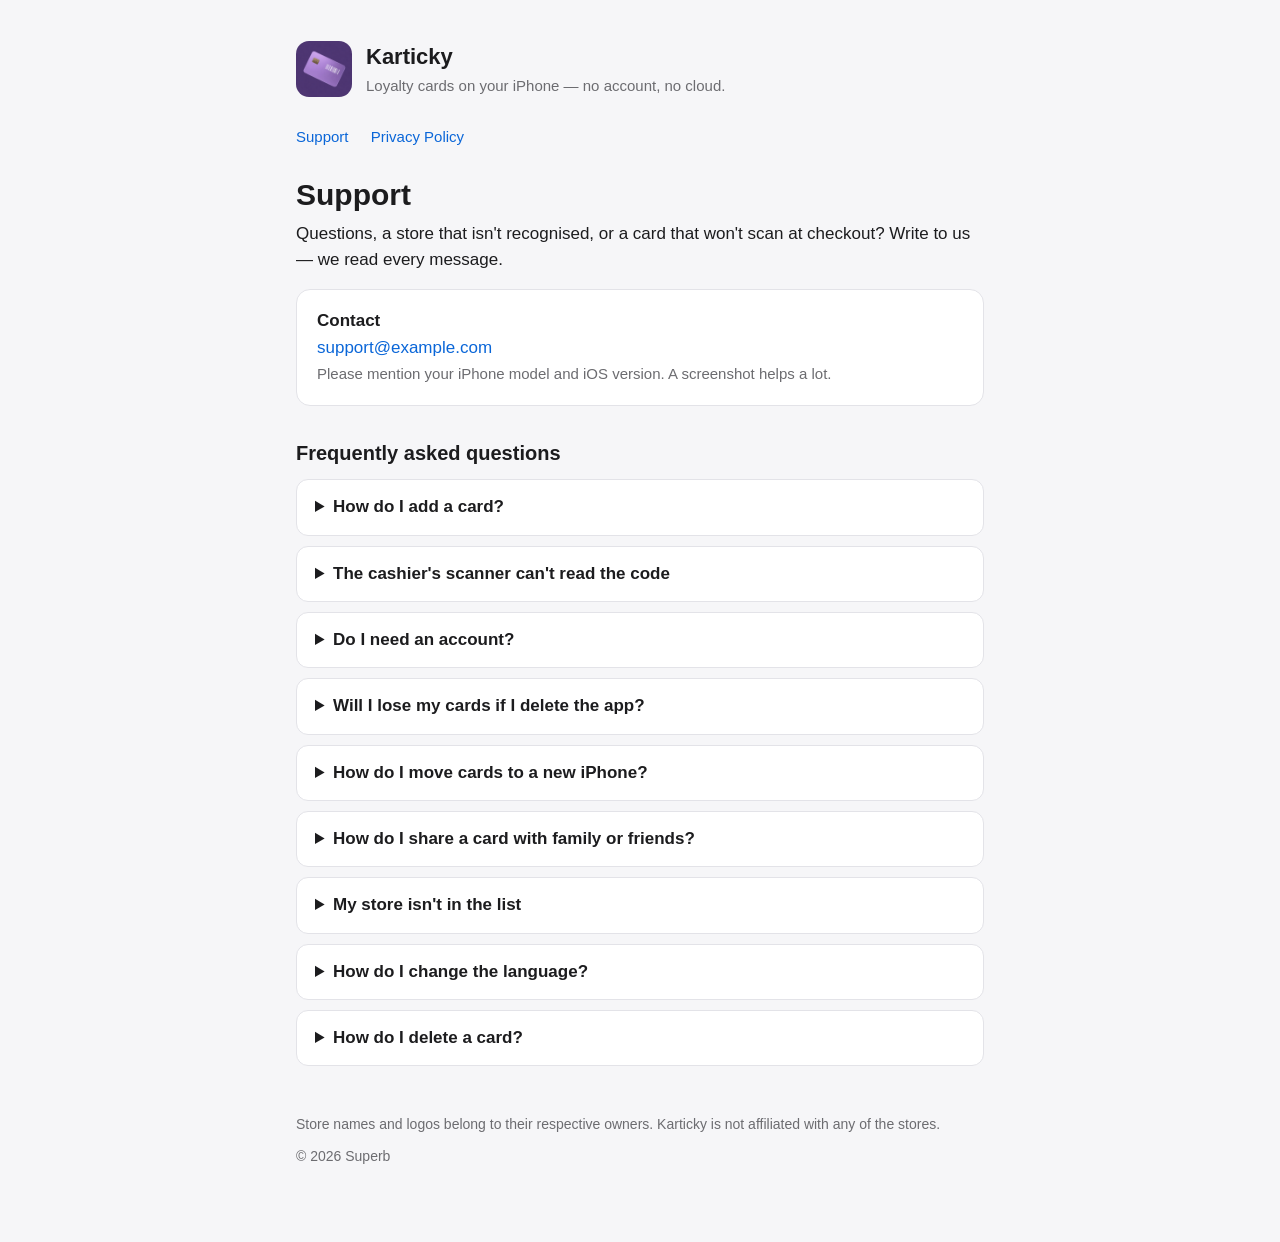
==== index.html @ ffc9d2ea "Add support and privacy policy pages" ====
<!doctype html>
<html lang="en">
<head>
  <meta charset="utf-8">
  <meta name="viewport" content="width=device-width, initial-scale=1">
  <title>Karticky Support</title>
  <meta name="description" content="Help and contact for Karticky, the loyalty card wallet for iPhone.">
  <link rel="icon" href="mark.png">
  <link rel="stylesheet" href="style.css">
</head>
<body>
<main>
  <header>
    <img src="mark.png" alt="">
    <div>
      <div class="app">Karticky</div>
      <div class="tag">Loyalty cards on your iPhone — no account, no cloud.</div>
    </div>
  </header>

  <nav>
    <a href="index.html">Support</a>
    <a href="privacy.html">Privacy Policy</a>
  </nav>

  <h1>Support</h1>
  <p>Questions, a store that isn't recognised, or a card that won't scan at checkout? Write to us — we read every message.</p>

  <div class="card">
    <strong>Contact</strong><br>
    <a href="mailto:support@example.com">support@example.com</a><br>
    <span class="muted">Please mention your iPhone model and iOS version. A screenshot helps a lot.</span>
  </div>

  <h2>Frequently asked questions</h2>

  <details>
    <summary>How do I add a card?</summary>
    <p>Open <b>Add</b> and choose one of the options:</p>
    <ul>
      <li><b>Photograph the card</b> — for a physical plastic card.</li>
      <li><b>Screenshot from gallery</b> — for a card shown in a store's own app.</li>
      <li><b>Point the camera at a code</b> — live barcode or QR scan.</li>
      <li><b>Choose a store</b> — pick it from the list and type the number by hand.</li>
    </ul>
    <p>Check the store name and code, then tap <b>Save card</b>.</p>
  </details>

  <details>
    <summary>The cashier's scanner can't read the code</summary>
    <p>Open the card — Karticky brightens the screen automatically. Hold the phone flat, a little further from the scanner, and remove any screen protector glare. If the code still won't scan, the card number is shown under the barcode so the cashier can type it in.</p>
    <p>If the barcode type looks wrong, delete the card and add it again by scanning the original code with the camera.</p>
  </details>

  <details>
    <summary>Do I need an account?</summary>
    <p>No. Karticky has no accounts and no sign-in. Your cards are stored on your iPhone.</p>
  </details>

  <details>
    <summary>Will I lose my cards if I delete the app?</summary>
    <p>No, as long as iCloud Keychain is turned on. Karticky keeps a copy of your cards in your iCloud Keychain. When you install the app again with the same Apple ID, the cards come back automatically.</p>
    <p>To check: <b>Settings → [your name] → iCloud → Passwords and Keychain</b>.</p>
  </details>

  <details>
    <summary>How do I move cards to a new iPhone?</summary>
    <p>Sign in with the same Apple ID and make sure iCloud Keychain is on. Install Karticky on the new iPhone and your cards will appear. You can also share individual cards (see below).</p>
  </details>

  <details>
    <summary>How do I share a card with family or friends?</summary>
    <p>Open a card and tap <b>Share</b>. Your friend opens <b>More → Receive a card from a friend</b> in Karticky and scans the QR code. Or tap <b>Send as a file</b> and send it in any messenger — opening the file adds the card.</p>
  </details>

  <details>
    <summary>My store isn't in the list</summary>
    <p>Choose <b>Other</b>, enter the store name and pick a colour for the card. Let us know which store you'd like to see — we add popular ones in updates.</p>
  </details>

  <details>
    <summary>How do I change the language?</summary>
    <p>Open <b>More → Language</b>. Karticky is available in English, Ukrainian and Slovak.</p>
  </details>

  <details>
    <summary>How do I delete a card?</summary>
    <p>On the Cards screen, long-press a card and choose <b>Delete</b> — or open the card and tap the trash icon. Deleted cards are removed permanently.</p>
  </details>

  <footer>
    <p>Store names and logos belong to their respective owners. Karticky is not affiliated with any of the stores.</p>
    <p>© 2026 Superb</p>
  </footer>
</main>
</body>
</html>
---- style.css ----
:root {
  --bg: #f6f6f8;
  --surface: #ffffff;
  --text: #1c1c1e;
  --muted: #6c6c70;
  --border: #e3e3e8;
  --accent: #0a66d8;
  color-scheme: light dark;
}

@media (prefers-color-scheme: dark) {
  :root {
    --bg: #0f0f11;
    --surface: #1c1c1f;
    --text: #f2f2f5;
    --muted: #a0a0a8;
    --border: #2e2e33;
    --accent: #5ea8ff;
  }
}

* { box-sizing: border-box; }

body {
  margin: 0;
  background: var(--bg);
  color: var(--text);
  font: 17px/1.55 -apple-system, BlinkMacSystemFont, "Segoe UI", Roboto, sans-serif;
}

main {
  max-width: 720px;
  margin: 0 auto;
  padding: 40px 16px 64px;
}

header {
  display: flex;
  align-items: center;
  gap: 14px;
  margin-bottom: 28px;
}

header img {
  width: 56px;
  height: 56px;
  border-radius: 13px;
}

header .app { font-weight: 700; font-size: 22px; }
header .tag { color: var(--muted); font-size: 15px; }

nav { margin-bottom: 28px; font-size: 15px; }
nav a { margin-right: 18px; }

h1 { font-size: 30px; line-height: 1.2; margin: 0 0 8px; }
h2 { font-size: 20px; margin: 32px 0 8px; }
p, li { margin: 0 0 10px; }
ul { padding-left: 22px; }
a { color: var(--accent); text-decoration: none; }
a:hover { text-decoration: underline; }

.muted { color: var(--muted); font-size: 15px; }

.card {
  background: var(--surface);
  border: 1px solid var(--border);
  border-radius: 14px;
  padding: 18px 20px;
  margin: 16px 0;
}

details {
  background: var(--surface);
  border: 1px solid var(--border);
  border-radius: 12px;
  padding: 14px 18px;
  margin: 10px 0;
}

details summary { cursor: pointer; font-weight: 600; }
details[open] summary { margin-bottom: 8px; }

footer {
  margin-top: 48px;
  color: var(--muted);
  font-size: 14px;
}
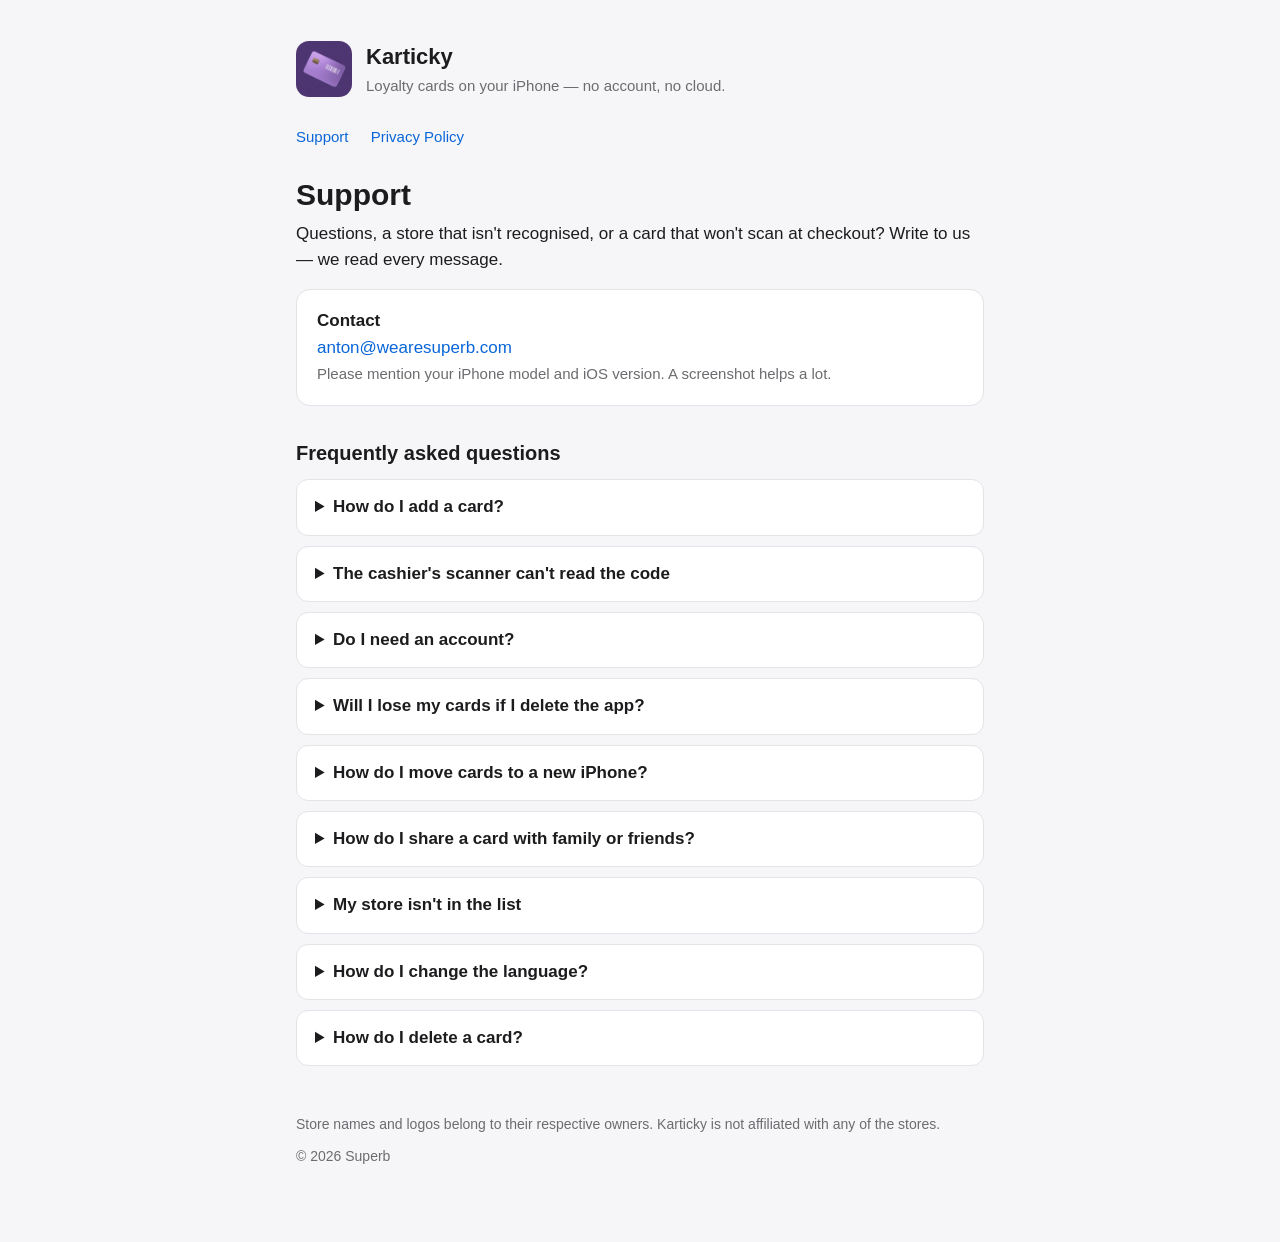
==== commit 140a02b8: "Update support email" ====
--- a/index.html
+++ b/index.html
@@ -28,7 +28,7 @@
 
   <div class="card">
     <strong>Contact</strong><br>
-    <a href="mailto:support@example.com">support@example.com</a><br>
+    <a href="mailto:anton@wearesuperb.com">anton@wearesuperb.com</a><br>
     <span class="muted">Please mention your iPhone model and iOS version. A screenshot helps a lot.</span>
   </div>
 
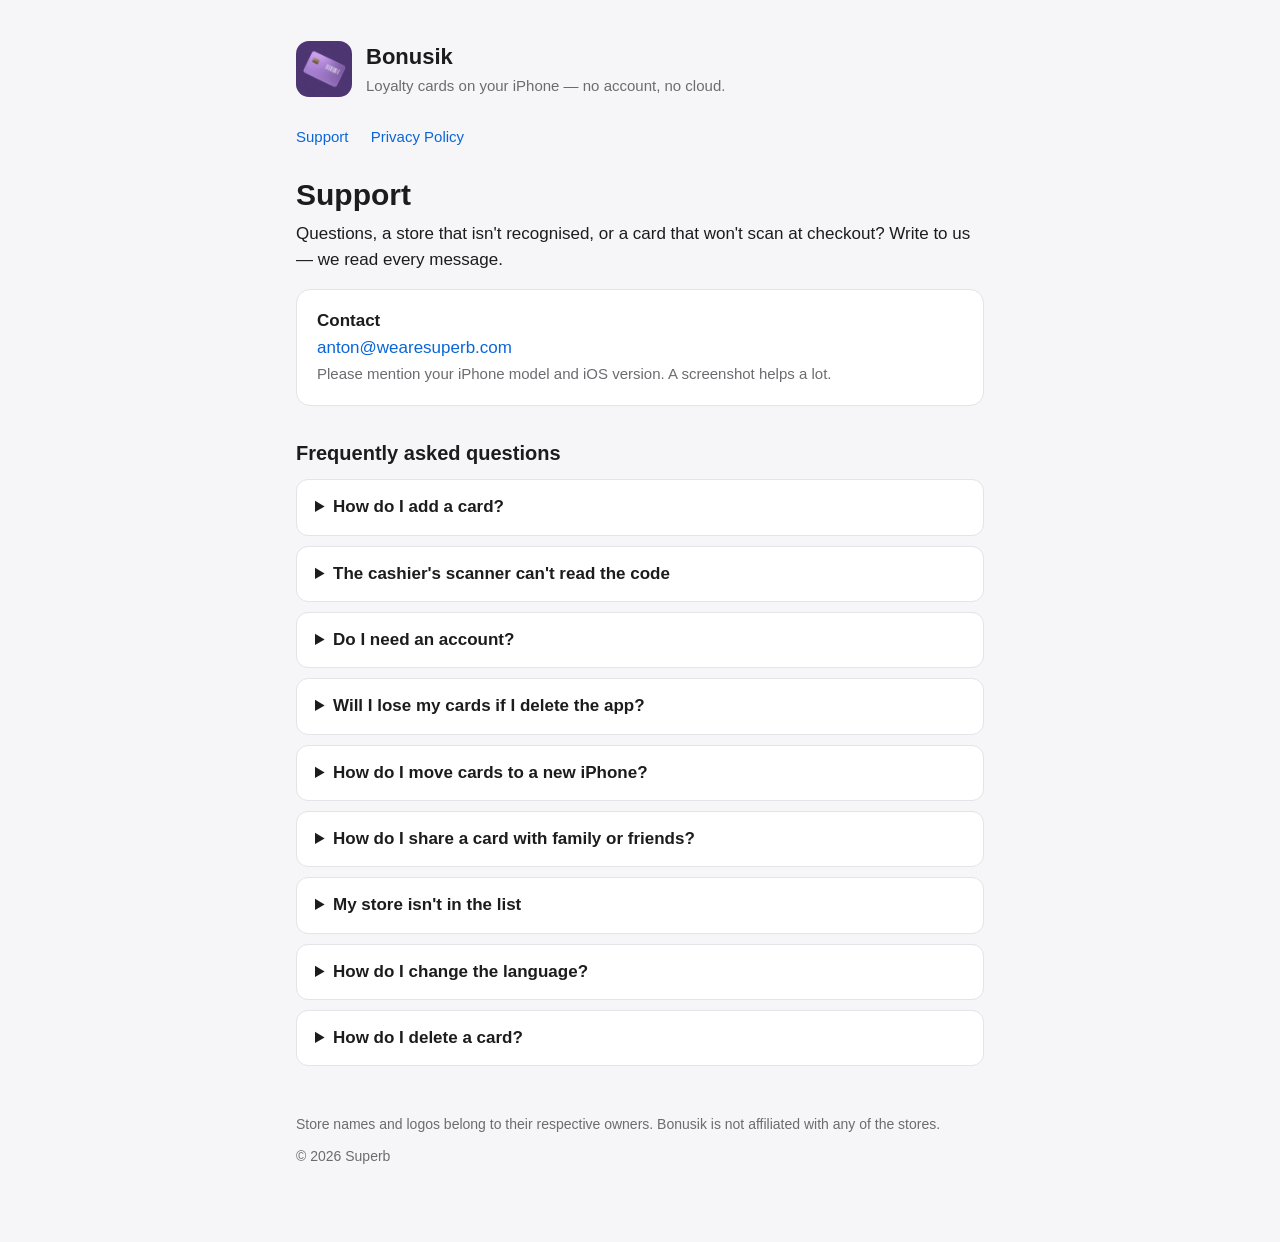
==== commit 18e8c02d: "Rename app to Bonusik" ====
--- a/index.html
+++ b/index.html
@@ -3,8 +3,8 @@
 <head>
   <meta charset="utf-8">
   <meta name="viewport" content="width=device-width, initial-scale=1">
-  <title>Karticky Support</title>
-  <meta name="description" content="Help and contact for Karticky, the loyalty card wallet for iPhone.">
+  <title>Bonusik Support</title>
+  <meta name="description" content="Help and contact for Bonusik, the loyalty card wallet for iPhone.">
   <link rel="icon" href="mark.png">
   <link rel="stylesheet" href="style.css">
 </head>
@@ -13,7 +13,7 @@
   <header>
     <img src="mark.png" alt="">
     <div>
-      <div class="app">Karticky</div>
+      <div class="app">Bonusik</div>
       <div class="tag">Loyalty cards on your iPhone — no account, no cloud.</div>
     </div>
   </header>
@@ -48,29 +48,29 @@
 
   <details>
     <summary>The cashier's scanner can't read the code</summary>
-    <p>Open the card — Karticky brightens the screen automatically. Hold the phone flat, a little further from the scanner, and remove any screen protector glare. If the code still won't scan, the card number is shown under the barcode so the cashier can type it in.</p>
+    <p>Open the card — Bonusik brightens the screen automatically. Hold the phone flat, a little further from the scanner, and remove any screen protector glare. If the code still won't scan, the card number is shown under the barcode so the cashier can type it in.</p>
     <p>If the barcode type looks wrong, delete the card and add it again by scanning the original code with the camera.</p>
   </details>
 
   <details>
     <summary>Do I need an account?</summary>
-    <p>No. Karticky has no accounts and no sign-in. Your cards are stored on your iPhone.</p>
+    <p>No. Bonusik has no accounts and no sign-in. Your cards are stored on your iPhone.</p>
   </details>
 
   <details>
     <summary>Will I lose my cards if I delete the app?</summary>
-    <p>No, as long as iCloud Keychain is turned on. Karticky keeps a copy of your cards in your iCloud Keychain. When you install the app again with the same Apple ID, the cards come back automatically.</p>
+    <p>No, as long as iCloud Keychain is turned on. Bonusik keeps a copy of your cards in your iCloud Keychain. When you install the app again with the same Apple ID, the cards come back automatically.</p>
     <p>To check: <b>Settings → [your name] → iCloud → Passwords and Keychain</b>.</p>
   </details>
 
   <details>
     <summary>How do I move cards to a new iPhone?</summary>
-    <p>Sign in with the same Apple ID and make sure iCloud Keychain is on. Install Karticky on the new iPhone and your cards will appear. You can also share individual cards (see below).</p>
+    <p>Sign in with the same Apple ID and make sure iCloud Keychain is on. Install Bonusik on the new iPhone and your cards will appear. You can also share individual cards (see below).</p>
   </details>
 
   <details>
     <summary>How do I share a card with family or friends?</summary>
-    <p>Open a card and tap <b>Share</b>. Your friend opens <b>More → Receive a card from a friend</b> in Karticky and scans the QR code. Or tap <b>Send as a file</b> and send it in any messenger — opening the file adds the card.</p>
+    <p>Open a card and tap <b>Share</b>. Your friend opens <b>More → Receive a card from a friend</b> in Bonusik and scans the QR code. Or tap <b>Send as a file</b> and send it in any messenger — opening the file adds the card.</p>
   </details>
 
   <details>
@@ -80,7 +80,7 @@
 
   <details>
     <summary>How do I change the language?</summary>
-    <p>Open <b>More → Language</b>. Karticky is available in English, Ukrainian and Slovak.</p>
+    <p>Open <b>More → Language</b>. Bonusik is available in English, Ukrainian and Slovak.</p>
   </details>
 
   <details>
@@ -89,7 +89,7 @@
   </details>
 
   <footer>
-    <p>Store names and logos belong to their respective owners. Karticky is not affiliated with any of the stores.</p>
+    <p>Store names and logos belong to their respective owners. Bonusik is not affiliated with any of the stores.</p>
     <p>© 2026 Superb</p>
   </footer>
 </main>
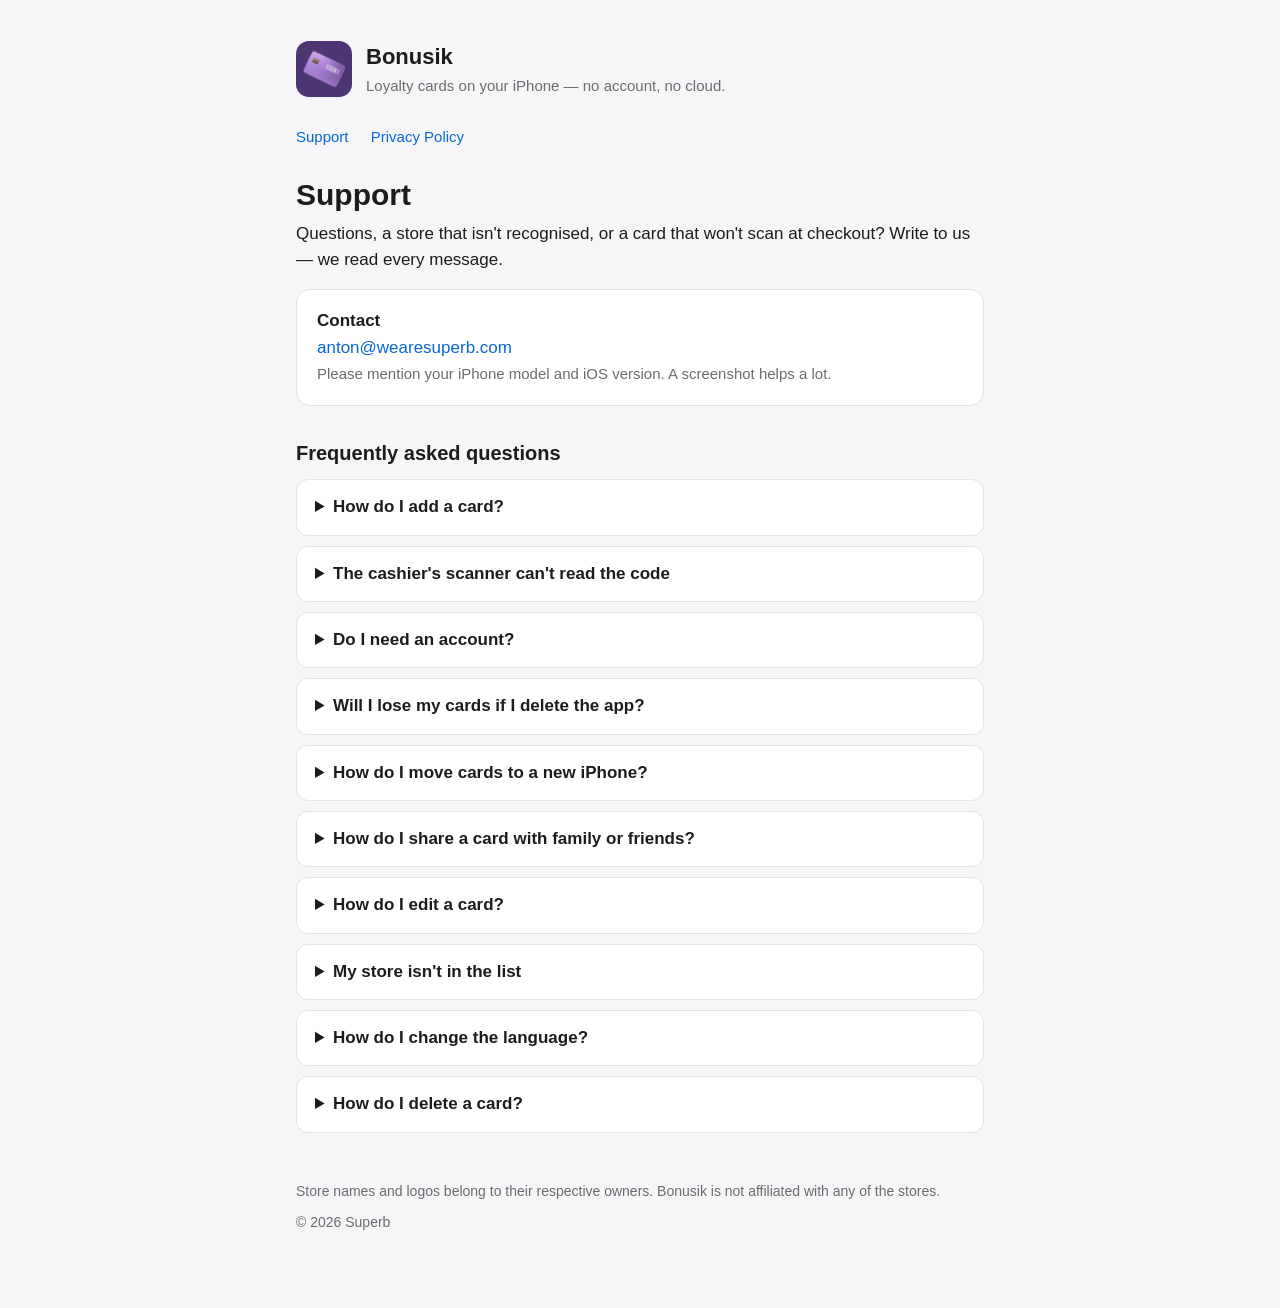
==== commit 7446ebf9: "Add card editing to support FAQ" ====
--- a/index.html
+++ b/index.html
@@ -49,7 +49,7 @@
   <details>
     <summary>The cashier's scanner can't read the code</summary>
     <p>Open the card — Bonusik brightens the screen automatically. Hold the phone flat, a little further from the scanner, and remove any screen protector glare. If the code still won't scan, the card number is shown under the barcode so the cashier can type it in.</p>
-    <p>If the barcode type looks wrong, delete the card and add it again by scanning the original code with the camera.</p>
+    <p>If the barcode type looks wrong, open the card, tap the pencil and change <b>Code type</b> — or tap <b>Scan with camera</b> to read it again from the original card.</p>
   </details>
 
   <details>
@@ -74,6 +74,11 @@
   </details>
 
   <details>
+    <summary>How do I edit a card?</summary>
+    <p>Open the card and tap the pencil, or long-press it on the Cards screen and choose <b>Edit</b>. You can change the store and logo, the card colour, the code and its type, and add a note.</p>
+  </details>
+
+  <details>
     <summary>My store isn't in the list</summary>
     <p>Choose <b>Other</b>, enter the store name and pick a colour for the card. Let us know which store you'd like to see — we add popular ones in updates.</p>
   </details>
